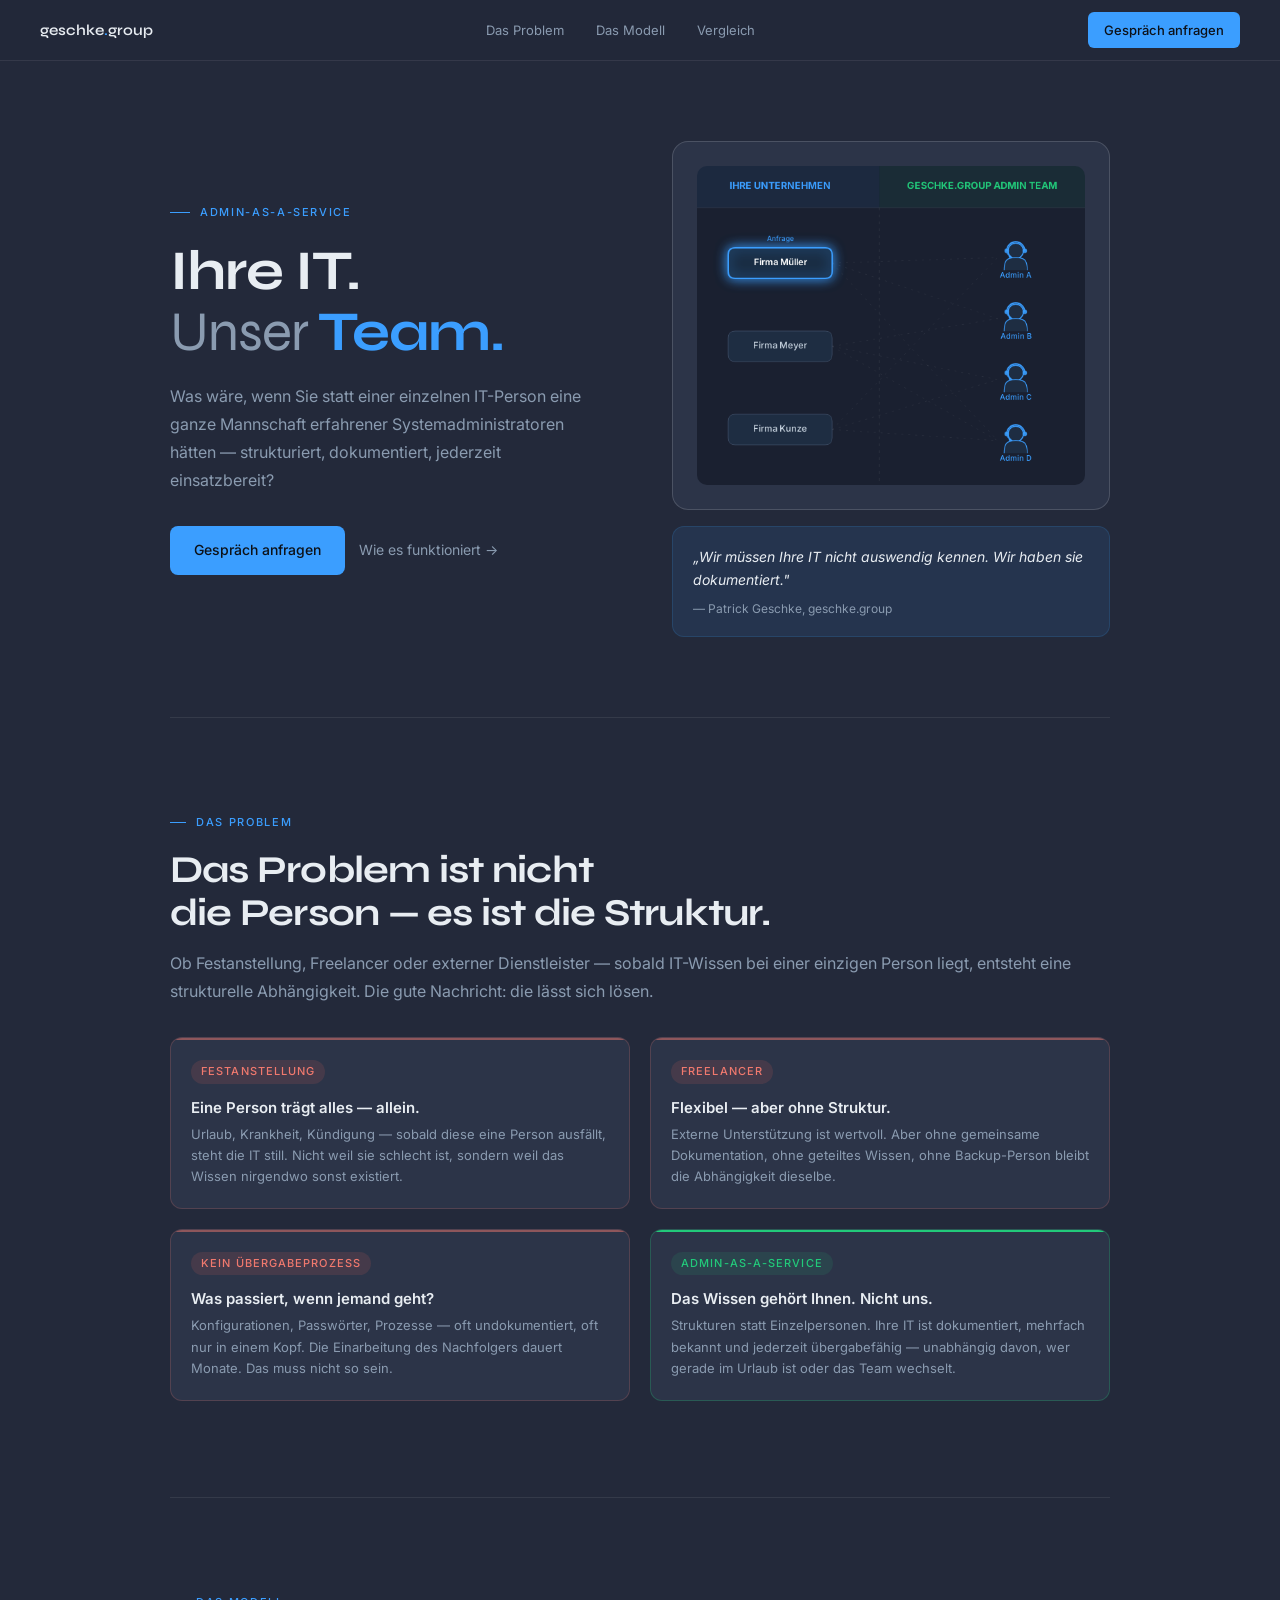
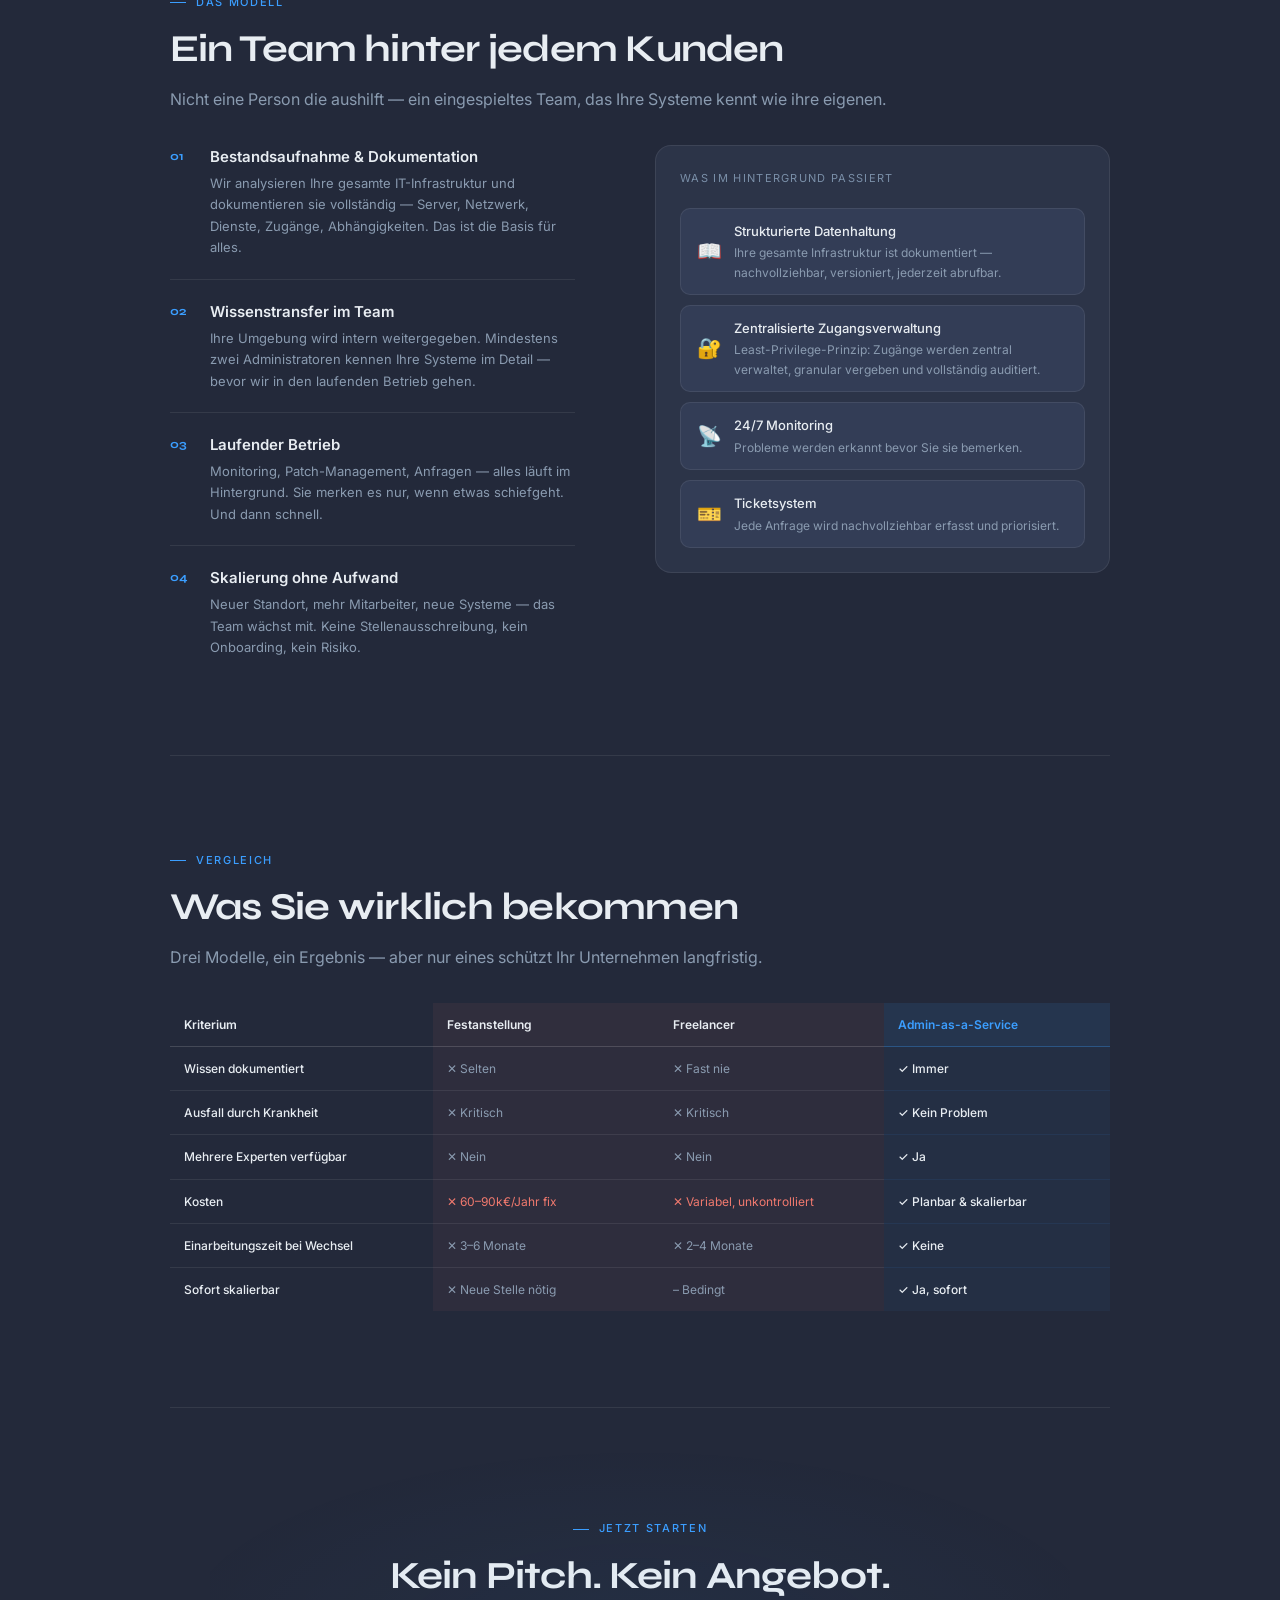
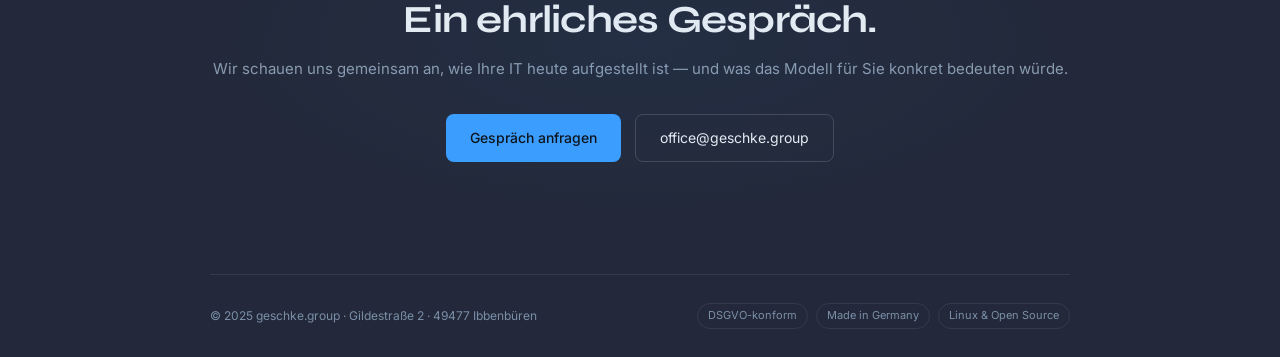
==== index.html @ a3852e72 "Initial commit: Admin-as-a-Service Landingpage geschke.group" ====
<!DOCTYPE html>
<html lang="de">
<head>
<meta charset="UTF-8">
<meta name="viewport" content="width=device-width, initial-scale=1.0">
<title>Admin-as-a-Service – geschke.group</title>
<link rel="preconnect" href="https://fonts.googleapis.com">
<link href="https://fonts.googleapis.com/css2?family=Syne:wght@400;500;600;700&family=Inter:wght@300;400;500&display=swap" rel="stylesheet">
<style>
*, *::before, *::after { box-sizing: border-box; margin: 0; padding: 0; }
:root {
  --bg:#23293a; --bg2:#2c3448; --bg3:#333d56;
  --line:rgba(255,255,255,0.08); --line2:rgba(255,255,255,0.15);
  --t1:#e8edf2; --t2:#8a9bb0; --t3:#7a8fa8;
  --teal:#3b9eff; --teal-dim:rgba(59,158,255,0.1); --teal-glow:rgba(59,158,255,0.05);
  --red-dim:rgba(240,100,90,0.13); --red-t:#f0796e;
  --green-acc:#22c97a; --green-dim:rgba(34,201,122,0.1);
}
html { scroll-behavior:smooth; }
body { font-family:'Inter',sans-serif; background:var(--bg); color:var(--t1); line-height:1.6; font-size:15px; -webkit-font-smoothing:antialiased; }

/* ── LAYOUT ── */
.wrap { width:100%; padding:0 1.25rem; margin:0 auto; }

/* ── NAV ── */
nav { position:sticky; top:0; z-index:100; background:rgba(35,41,58,0.92); backdrop-filter:blur(12px); border-bottom:1px solid var(--line); padding:0 1.25rem; }
.nav-inner { height:52px; display:flex; align-items:center; justify-content:space-between; }
.nav-logo { font-family:'Syne',sans-serif; font-size:15px; font-weight:600; color:var(--t1); text-decoration:none; }
.nav-logo span { color:var(--teal); }
.nav-links { display:none; }
.nav-cta { font-size:13px; font-weight:500; color:#0d1117; background:var(--teal); padding:8px 16px; border-radius:6px; text-decoration:none; white-space:nowrap; }

/* ── HERO ── */
.hero { border-bottom:1px solid var(--line); }
.hero-inner { display:flex; flex-direction:column; gap:2rem; padding:2.5rem 0; }
.hero-eyebrow { font-size:11px; letter-spacing:.15em; text-transform:uppercase; color:var(--teal); font-weight:500; margin-bottom:1.25rem; display:flex; align-items:center; gap:10px; }
.hero-eyebrow::before { content:''; display:block; width:20px; height:1px; background:var(--teal); }
h1 { font-family:'Syne',sans-serif; font-size:32px; font-weight:700; line-height:1.08; letter-spacing:-0.02em; margin-bottom:1.25rem; }
h1 .accent { color:var(--teal); }
h1 .dim { color:var(--t2); font-weight:400; }
.hero-sub { font-size:15px; line-height:1.75; color:var(--t2); margin-bottom:2rem; }
.hero-actions { display:flex; flex-direction:column; gap:.875rem; }
.btn-primary { font-family:'Inter',sans-serif; font-size:14px; font-weight:500; color:#0d1117; background:var(--teal); padding:13px 24px; border-radius:8px; text-decoration:none; display:block; text-align:center; }
.btn-ghost { font-size:14px; color:var(--t2); text-decoration:none; display:flex; align-items:center; gap:6px; }
.hero-anim-box { background:var(--bg2); border:1px solid var(--line2); border-radius:16px; padding:1.25rem; }
.hero-quote { background:var(--teal-dim); border:1px solid rgba(59,158,255,0.15); border-radius:12px; padding:1.125rem 1.25rem; }
.hero-quote p { font-size:14px; line-height:1.65; color:var(--t1); font-style:italic; }
.hero-quote cite { display:block; margin-top:8px; font-size:12px; color:var(--t2); font-style:normal; }

/* ── SECTIONS ── */
section { border-bottom:1px solid var(--line); }
.sec-pad { padding:3rem 0; }
.sec-label { font-size:11px; letter-spacing:.15em; text-transform:uppercase; color:var(--teal); font-weight:500; margin-bottom:1rem; display:flex; align-items:center; gap:10px; }
.sec-label::before { content:''; display:block; width:16px; height:1px; background:var(--teal); }
h2 { font-family:'Syne',sans-serif; font-size:24px; font-weight:700; line-height:1.15; letter-spacing:-0.02em; margin-bottom:.875rem; }
.sec-intro { font-size:15px; line-height:1.75; color:var(--t2); }

/* ── PROBLEM ── */
.problem-grid { display:flex; flex-direction:column; gap:1rem; margin-top:2rem; }
.problem-card { background:var(--bg2); border:1px solid var(--line); border-radius:12px; padding:1.25rem; position:relative; overflow:hidden; }
.problem-card.bad { border-color:rgba(240,121,110,0.2); }
.problem-card.bad::before { content:''; position:absolute; top:0; left:0; right:0; height:2px; background:var(--red-t); opacity:.5; }
.problem-card.good { border-color:rgba(34,201,122,0.25); }
.problem-card.good::before { content:''; position:absolute; top:0; left:0; right:0; height:2px; background:var(--green-acc); }
.problem-tag { font-size:11px; font-weight:500; letter-spacing:.1em; text-transform:uppercase; padding:3px 10px; border-radius:20px; display:inline-block; margin-bottom:.875rem; }
.problem-tag.bad { color:var(--red-t); background:var(--red-dim); }
.problem-tag.good { color:var(--green-acc); background:var(--green-dim); }
.problem-scenario { font-family:'Inter',sans-serif; font-size:15px; font-weight:600; margin-bottom:.4rem; line-height:1.3; }
.problem-desc { font-size:13px; color:var(--t2); line-height:1.65; }

/* ── HOW ── */
.how-grid { display:flex; flex-direction:column; gap:2rem; margin-top:2rem; }
.how-steps { display:flex; flex-direction:column; }
.how-step { display:flex; gap:1rem; padding:1.25rem 0; border-bottom:1px solid var(--line); }
.how-step:first-child { padding-top:0; }
.how-step:last-child { border-bottom:none; padding-bottom:0; }
.step-n { font-family:'Syne',sans-serif; font-size:12px; font-weight:700; color:var(--teal); width:24px; flex-shrink:0; padding-top:2px; }
.step-title { font-family:'Inter',sans-serif; font-size:15px; font-weight:600; margin-bottom:4px; }
.step-desc { font-size:13px; color:var(--t2); line-height:1.65; }
.how-visual { background:var(--bg2); border:1px solid var(--line); border-radius:16px; padding:1.5rem; }

/* ── COMPARE ── */
.compare-wrap { margin-top:2rem; overflow-x:auto; -webkit-overflow-scrolling:touch; }
.compare-table { width:100%; border-collapse:collapse; min-width:520px; }
.compare-table th { padding:12px 14px; font-family:'Inter',sans-serif; font-size:12px; font-weight:600; text-align:left; border-bottom:1px solid var(--line2); color:var(--t1); }
.compare-table th.hl { background:var(--teal-dim); color:var(--teal); border-bottom-color:rgba(59,158,255,0.3); }
.compare-table td { padding:12px 14px; font-size:12px; color:var(--t2); border-bottom:1px solid var(--line); vertical-align:middle; }
.compare-table td.hl { background:var(--teal-glow); color:var(--t1); border-bottom-color:rgba(59,158,255,0.08); }
.compare-table td:first-child { color:var(--t1); font-weight:500; }
.compare-table tr:last-child td { border-bottom:none; }
.cy { color:var(--green-acc); font-weight:500; }
.cn { color:var(--red-t); }

/* ── CTA ── */
.cta-section { padding:4rem 0; text-align:center; position:relative; overflow:hidden; border-bottom:none; }
.cta-section::before { content:''; position:absolute; inset:0; background:radial-gradient(ellipse 80% 60% at 50% 50%, rgba(59,158,255,0.05) 0%, transparent 70%); pointer-events:none; }
.cta-section h2 { font-size:26px; margin-bottom:.875rem; }
.cta-sub { font-size:15px; color:var(--t2); line-height:1.7; margin:0 auto 2rem; }
.cta-actions { display:flex; flex-direction:column; align-items:center; gap:.875rem; }
.btn-outline { font-size:14px; color:var(--t1); border:1px solid var(--line2); padding:12px 24px; border-radius:8px; text-decoration:none; display:block; width:100%; max-width:280px; text-align:center; }

/* ── FOOTER ── */
footer { padding:1.75rem 0; border-top:1px solid var(--line); }
.footer-inner { display:flex; flex-direction:column; gap:.875rem; }
.footer-copy { font-size:12px; color:var(--t3); }
.footer-badges { display:flex; gap:8px; flex-wrap:wrap; }
.footer-badge { font-size:11px; color:var(--t3); border:1px solid var(--line); border-radius:20px; padding:3px 10px; }

/* ── TABLET ── */
@media (min-width: 640px) {
  .wrap { padding:0 2rem; }
  .hero-actions { flex-direction:row; }
  .btn-primary { display:inline-block; width:auto; text-align:left; }
  .problem-grid { display:grid; grid-template-columns:1fr 1fr; gap:1.25rem; }
  .cta-actions { flex-direction:row; justify-content:center; }
  .btn-outline { width:auto; }
  .footer-inner { flex-direction:row; align-items:center; justify-content:space-between; }
}

/* ── DESKTOP ── */
@media (min-width: 900px) {
  .wrap { max-width:1020px; padding:0 2.5rem; }
  nav { padding:0 2.5rem; }
  .nav-inner { height:60px; }
  .nav-links { display:flex; gap:2rem; list-style:none; }
  .nav-links a { font-size:13px; color:var(--t2); text-decoration:none; transition:color .2s; }
  .nav-links a:hover { color:var(--t1); }
  .hero-inner { flex-direction:row; align-items:center; gap:4rem; padding:5rem 0; }
  .hero-inner > div:first-child { flex:1; }
  .hero-right { flex:1; display:flex; flex-direction:column; gap:16px; }
  h1 { font-size:clamp(36px,4.5vw,56px); }
  .hero-sub { font-size:16px; }
  .sec-pad { padding:6rem 0; }
  h2 { font-size:clamp(26px,3vw,38px); }
  .sec-intro { font-size:16px; }
  .how-grid { flex-direction:row; gap:5rem; align-items:start; }
  .how-visual { position:sticky; top:80px; flex:1; }
  .how-steps { flex:1; }
  .cta-section { padding:7rem 0; }
  .cta-section h2 { font-size:clamp(28px,3vw,42px); }
}
</style>
</head>
<body>

<nav>
  <div class="nav-inner">
    <a href="#" class="nav-logo">geschke<span>.</span>group</a>
    <ul class="nav-links">
      <li><a href="#problem">Das Problem</a></li>
      <li><a href="#modell">Das Modell</a></li>
      <li><a href="#vergleich">Vergleich</a></li>
    </ul>
    <a href="https://geschke.group/kontakt.html" class="nav-cta">Gespräch anfragen</a>
  </div>
</nav>

<div class="wrap">
  <div class="hero">
    <div class="hero-inner">
      <div>
        <div class="hero-eyebrow">Admin-as-a-Service</div>
        <h1>Ihre IT.<br><span class="dim">Unser</span> <span class="accent">Team.</span></h1>
        <p class="hero-sub">Was wäre, wenn Sie statt einer einzelnen IT-Person eine ganze Mannschaft erfahrener Systemadministratoren hätten — strukturiert, dokumentiert, jederzeit einsatzbereit?</p>
        <div class="hero-actions">
          <a href="https://geschke.group/kontakt.html" class="btn-primary">Gespräch anfragen</a>
          <a href="#modell" class="btn-ghost">Wie es funktioniert →</a>
        </div>
      </div>
            <div class="hero-right" style="display:flex;flex-direction:column;gap:16px;">
        <div style="background:var(--bg2);border:1px solid var(--line2);border-radius:16px;padding:1.5rem;">
          <canvas id="bubble-canvas" width="520" height="380" style="width:100%;height:auto;display:block;border-radius:10px;"></canvas>
        </div>
        <div class="hero-quote">
          <p>„Wir müssen Ihre IT nicht auswendig kennen. Wir haben sie dokumentiert."</p>
          <cite>— Patrick Geschke, geschke.group</cite>
        </div>
      </div>
  </div>
</div>

<section id="problem">
  <div class="wrap sec-pad">
    <div class="sec-label">Das Problem</div>
    <h2>Das Problem ist nicht<br>die Person — es ist die Struktur.</h2>
    <p class="sec-intro">Ob Festanstellung, Freelancer oder externer Dienstleister — sobald IT-Wissen bei einer einzigen Person liegt, entsteht eine strukturelle Abhängigkeit. Die gute Nachricht: die lässt sich lösen.</p>
    <div class="problem-grid">
      <div class="problem-card bad">
        <span class="problem-tag bad">Festanstellung</span>
        <div class="problem-scenario">Eine Person trägt alles — allein.</div>
        <p class="problem-desc">Urlaub, Krankheit, Kündigung — sobald diese eine Person ausfällt, steht die IT still. Nicht weil sie schlecht ist, sondern weil das Wissen nirgendwo sonst existiert.</p>
      </div>
      <div class="problem-card bad">
        <span class="problem-tag bad">Freelancer</span>
        <div class="problem-scenario">Flexibel — aber ohne Struktur.</div>
        <p class="problem-desc">Externe Unterstützung ist wertvoll. Aber ohne gemeinsame Dokumentation, ohne geteiltes Wissen, ohne Backup-Person bleibt die Abhängigkeit dieselbe.</p>
      </div>
      <div class="problem-card bad">
        <span class="problem-tag bad">Kein Übergabeprozess</span>
        <div class="problem-scenario">Was passiert, wenn jemand geht?</div>
        <p class="problem-desc">Konfigurationen, Passwörter, Prozesse — oft undokumentiert, oft nur in einem Kopf. Die Einarbeitung des Nachfolgers dauert Monate. Das muss nicht so sein.</p>
      </div>
      <div class="problem-card good" style="border-color:rgba(34,201,122,0.25)">
        <span class="problem-tag good" style="color:#22c97a;background:rgba(34,201,122,0.1)">Admin-as-a-Service</span>
        <div class="problem-scenario">Das Wissen gehört Ihnen. Nicht uns.</div>
        <p class="problem-desc">Strukturen statt Einzelpersonen. Ihre IT ist dokumentiert, mehrfach bekannt und jederzeit übergabefähig — unabhängig davon, wer gerade im Urlaub ist oder das Team wechselt.</p>
      </div>
    </div>
  </div>
</section>

<section id="modell">
  <div class="wrap sec-pad">
    <div class="sec-label">Das Modell</div>
    <h2>Ein Team hinter jedem Kunden</h2>
    <p class="sec-intro">Nicht eine Person die aushilft — ein eingespieltes Team, das Ihre Systeme kennt wie ihre eigenen.</p>
    <div class="how-grid">
      <div class="how-steps">
        <div class="how-step">
          <div class="step-n">01</div>
          <div>
            <div class="step-title">Bestandsaufnahme & Dokumentation</div>
            <p class="step-desc">Wir analysieren Ihre gesamte IT-Infrastruktur und dokumentieren sie vollständig — Server, Netzwerk, Dienste, Zugänge, Abhängigkeiten. Das ist die Basis für alles.</p>
          </div>
        </div>
        <div class="how-step">
          <div class="step-n">02</div>
          <div>
            <div class="step-title">Wissenstransfer im Team</div>
            <p class="step-desc">Ihre Umgebung wird intern weitergegeben. Mindestens zwei Administratoren kennen Ihre Systeme im Detail — bevor wir in den laufenden Betrieb gehen.</p>
          </div>
        </div>
        <div class="how-step">
          <div class="step-n">03</div>
          <div>
            <div class="step-title">Laufender Betrieb</div>
            <p class="step-desc">Monitoring, Patch-Management, Anfragen — alles läuft im Hintergrund. Sie merken es nur, wenn etwas schiefgeht. Und dann schnell.</p>
          </div>
        </div>
        <div class="how-step">
          <div class="step-n">04</div>
          <div>
            <div class="step-title">Skalierung ohne Aufwand</div>
            <p class="step-desc">Neuer Standort, mehr Mitarbeiter, neue Systeme — das Team wächst mit. Keine Stellenausschreibung, kein Onboarding, kein Risiko.</p>
          </div>
        </div>
      </div>
      <div class="how-visual">
        <div style="font-size:11px;letter-spacing:.12em;text-transform:uppercase;color:var(--t3);margin-bottom:1.25rem;">Was im Hintergrund passiert</div>
        <div style="display:flex;flex-direction:column;gap:10px;">
          <div style="background:var(--bg3);border:1px solid var(--line);border-radius:10px;padding:12px 16px;display:flex;align-items:center;gap:12px;">
            <span style="font-size:20px;">📖</span>
            <div>
              <div style="font-size:13px;font-weight:500;margin-bottom:2px;">Strukturierte Datenhaltung</div>
              <div style="font-size:12px;color:var(--t2);">Ihre gesamte Infrastruktur ist dokumentiert — nachvollziehbar, versioniert, jederzeit abrufbar.</div>
            </div>
          </div>
          <div style="background:var(--bg3);border:1px solid var(--line);border-radius:10px;padding:12px 16px;display:flex;align-items:center;gap:12px;">
            <span style="font-size:20px;">🔐</span>
            <div>
              <div style="font-size:13px;font-weight:500;margin-bottom:2px;">Zentralisierte Zugangsverwaltung</div>
              <div style="font-size:12px;color:var(--t2);">Least-Privilege-Prinzip: Zugänge werden zentral verwaltet, granular vergeben und vollständig auditiert.</div>
            </div>
          </div>
          <div style="background:var(--bg3);border:1px solid var(--line);border-radius:10px;padding:12px 16px;display:flex;align-items:center;gap:12px;">
            <span style="font-size:20px;">📡</span>
            <div>
              <div style="font-size:13px;font-weight:500;margin-bottom:2px;">24/7 Monitoring</div>
              <div style="font-size:12px;color:var(--t2);">Probleme werden erkannt bevor Sie sie bemerken.</div>
            </div>
          </div>
          <div style="background:var(--bg3);border:1px solid var(--line);border-radius:10px;padding:12px 16px;display:flex;align-items:center;gap:12px;">
            <span style="font-size:20px;">🎫</span>
            <div>
              <div style="font-size:13px;font-weight:500;margin-bottom:2px;">Ticketsystem</div>
              <div style="font-size:12px;color:var(--t2);">Jede Anfrage wird nachvollziehbar erfasst und priorisiert.</div>
            </div>
          </div>
        </div>
      </div>
    </div>
  </div>
</section>

<section id="vergleich">
  <div class="wrap sec-pad">
    <div class="sec-label">Vergleich</div>
    <h2>Was Sie wirklich bekommen</h2>
    <p class="sec-intro">Drei Modelle, ein Ergebnis — aber nur eines schützt Ihr Unternehmen langfristig.</p>
    <div class="compare-wrap">
      <table class="compare-table">
        <thead>
          <tr>
            <th style="width:28%">Kriterium</th>
            <th style="width:24%;background:rgba(240,121,110,0.06);">Festanstellung</th>
            <th style="width:24%;background:rgba(240,121,110,0.06);">Freelancer</th>
            <th class="hl" style="width:24%">Admin-as-a-Service</th>
          </tr>
        </thead>
        <tbody>
          <tr>
            <td>Wissen dokumentiert</td>
            <td class="cn" style="background:rgba(240,121,110,0.05);">✕ Selten</td>
            <td class="cn" style="background:rgba(240,121,110,0.05);">✕ Fast nie</td>
            <td class="hl cy">✓ Immer</td>
          </tr>
          <tr>
            <td>Ausfall durch Krankheit</td>
            <td class="cn" style="background:rgba(240,121,110,0.05);">✕ Kritisch</td>
            <td class="cn" style="background:rgba(240,121,110,0.05);">✕ Kritisch</td>
            <td class="hl cy">✓ Kein Problem</td>
          </tr>
          <tr>
            <td>Mehrere Experten verfügbar</td>
            <td class="cn" style="background:rgba(240,121,110,0.05);">✕ Nein</td>
            <td class="cn" style="background:rgba(240,121,110,0.05);">✕ Nein</td>
            <td class="hl cy">✓ Ja</td>
          </tr>
          <tr>
            <td>Kosten</td>
            <td style="background:rgba(240,121,110,0.05);color:var(--red-t);">✕ 60–90k€/Jahr fix</td>
            <td style="background:rgba(240,121,110,0.05);color:var(--red-t);">✕ Variabel, unkontrolliert</td>
            <td class="hl cy">✓ Planbar & skalierbar</td>
          </tr>
          <tr>
            <td>Einarbeitungszeit bei Wechsel</td>
            <td class="cn" style="background:rgba(240,121,110,0.05);">✕ 3–6 Monate</td>
            <td class="cn" style="background:rgba(240,121,110,0.05);">✕ 2–4 Monate</td>
            <td class="hl cy">✓ Keine</td>
          </tr>
          <tr>
            <td>Sofort skalierbar</td>
            <td class="cn" style="background:rgba(240,121,110,0.05);">✕ Neue Stelle nötig</td>
            <td style="background:rgba(240,121,110,0.05);color:var(--t2);">– Bedingt</td>
            <td class="hl cy">✓ Ja, sofort</td>
          </tr>
        </tbody>
      </table>
    </div>
  </div>
</section>

<div class="wrap">
  <div class="cta-section">
    <div class="sec-label" style="justify-content:center">Jetzt starten</div>
    <h2>Kein Pitch. Kein Angebot.<br>Ein ehrliches Gespräch.</h2>
    <p class="cta-sub">Wir schauen uns gemeinsam an, wie Ihre IT heute aufgestellt ist — und was das Modell für Sie konkret bedeuten würde.</p>
    <div class="cta-actions">
      <a href="https://geschke.group/kontakt.html" class="btn-primary">Gespräch anfragen</a>
      <a href="mailto:office@geschke.group" class="btn-outline">office@geschke.group</a>
    </div>
  </div>
</div>

<div class="wrap">
  <footer>
    <div class="footer-inner">
      <span class="footer-copy">© 2025 geschke.group · Gildestraße 2 · 49477 Ibbenbüren</span>
      <div class="footer-badges">
        <span class="footer-badge">DSGVO-konform</span>
        <span class="footer-badge">Made in Germany</span>
        <span class="footer-badge">Linux & Open Source</span>
      </div>
    </div>
  </footer>
</div>









<script>
(function(){
  var canvas = document.getElementById('bubble-canvas');
  if(!canvas) return;
  var ctx = canvas.getContext('2d');
  var W=560, H=460;
  canvas.width=W; canvas.height=H;

  var BLUE='#3b9eff', GREEN='#22c97a', DARK='#252f42', BG='#1a2030';
  var LABEL_H=60;
  var UH=H-LABEL_H;

  // Fixed positions
  var FW=150, FH=44, FR=10;
  var FX=120; // firm center x

  var firms=[
    {label:'Firma Müller', x:FX, y:LABEL_H+UH*0.2,  w:FW, h:FH, state:'idle'},
    {label:'Firma Meyer',  x:FX, y:LABEL_H+UH*0.5,  w:FW, h:FH, state:'idle'},
    {label:'Firma Kunze',  x:FX, y:LABEL_H+UH*0.8,  w:FW, h:FH, state:'idle'},
  ];

  var AR=26; // admin radius
  var AX=460; // admin home x

  var admins=[
    {label:'Admin A', hx:AX, hy:LABEL_H+UH*0.18, x:AX, y:LABEL_H+UH*0.18, state:'idle'},
    {label:'Admin B', hx:AX, hy:LABEL_H+UH*0.40, x:AX, y:LABEL_H+UH*0.40, state:'idle'},
    {label:'Admin C', hx:AX, hy:LABEL_H+UH*0.62, x:AX, y:LABEL_H+UH*0.62, state:'idle'},
    {label:'Admin D', hx:AX, hy:LABEL_H+UH*0.84, x:AX, y:LABEL_H+UH*0.84, state:'idle'},
  ];

  // n:m: [firmIdx, adminIdx]
  var connections=[
    [0,0],[0,1],[0,3],
    [1,1],[1,2],[1,3],
    [2,0],[2,2],[2,3],
  ];

  var activeFirm=null, activeAdmin=null, activeConn=null;
  var phase='idle', phaseTimer=80, frame=0;

  function pick(arr){return arr[Math.floor(Math.random()*arr.length)];}

  function startSequence(){
    var fi=Math.floor(Math.random()*firms.length);
    var conns=connections.filter(function(c){return c[0]===fi;});
    var chosen=pick(conns);
    activeFirm=fi;
    activeConn=chosen;
    activeAdmin=admins[chosen[1]];
    firms[fi].state='requesting';
    phase='firm_pulse';  // phase 1: firm glows alone
    phaseTimer=60;       // ~1 second
  }

  function firmRight(f){ return f.x+f.w/2; }
  function firmTop(f){ return f.y; }

  function rr(x,y,w,h,r){
    ctx.beginPath();
    ctx.moveTo(x+r,y); ctx.lineTo(x+w-r,y);
    ctx.quadraticCurveTo(x+w,y,x+w,y+r);
    ctx.lineTo(x+w,y+h-r);
    ctx.quadraticCurveTo(x+w,y+h,x+w-r,y+h);
    ctx.lineTo(x+r,y+h);
    ctx.quadraticCurveTo(x,y+h,x,y+h-r);
    ctx.lineTo(x,y+r);
    ctx.quadraticCurveTo(x,y,x+r,y);
    ctx.closePath();
  }

  function drawBG(){
    ctx.fillStyle=BG; ctx.fillRect(0,0,W,H);
    // left header
    ctx.fillStyle='rgba(59,158,255,0.07)'; ctx.fillRect(0,0,W*0.47,LABEL_H);
    ctx.fillStyle=BLUE; ctx.font='700 14px Inter,sans-serif';
    ctx.textAlign='center'; ctx.textBaseline='middle';
    ctx.fillText('IHRE UNTERNEHMEN', FX, LABEL_H/2 - 1);
    // right header
    ctx.fillStyle='rgba(34,201,122,0.07)'; ctx.fillRect(W*0.47,0,W*0.53,LABEL_H);
    ctx.fillStyle=GREEN; ctx.font='700 14px Inter,sans-serif';
    ctx.fillText('GESCHKE.GROUP ADMIN TEAM', W*0.47+(W*0.53)/2, LABEL_H/2 - 1);
    // divider
    ctx.save(); ctx.setLineDash([4,6]);
    ctx.strokeStyle='rgba(255,255,255,0.08)'; ctx.lineWidth=1;
    ctx.beginPath(); ctx.moveTo(W*0.47,LABEL_H); ctx.lineTo(W*0.47,H); ctx.stroke();
    ctx.setLineDash([]);
    ctx.beginPath(); ctx.moveTo(0,LABEL_H); ctx.lineTo(W,LABEL_H); ctx.stroke();
    ctx.restore();
  }

  function drawConnections(){
    connections.forEach(function(conn){
      var f=firms[conn[0]], a=admins[conn[1]];
      var isActive=activeConn&&conn[0]===activeConn[0]&&conn[1]===activeConn[1];
      var isBackup=activeFirm!==null&&conn[0]===activeFirm&&!isActive;
      var isFirmActive=activeFirm!==null&&conn[0]===activeFirm;

      // Active admin line: show during 'requesting' phase, fade out while moving
      if(isActive&&phase==='moving') return; // hide completely while moving
      if(isActive&&(phase==='arrived'||phase==='returning')) return; // hide after arrived

      ctx.save();
      ctx.beginPath();
      ctx.moveTo(firmRight(f), f.y);
      ctx.lineTo(a.hx-AR, a.hy);

      if(isFirmActive&&(phase==='show_lines')){
        // All responsible admin lines shown equally
        ctx.strokeStyle=BLUE;
        ctx.lineWidth=1.5;
        ctx.globalAlpha=0.55;
        ctx.setLineDash([4,5]);
      } else if(isBackup&&(phase==='moving'||phase==='arrived')){
        // Backup lines stay visible while active admin moves/arrives
        ctx.strokeStyle=BLUE;
        ctx.lineWidth=1.5;
        ctx.globalAlpha=0.3;
        ctx.setLineDash([4,5]);
      } else {
        ctx.strokeStyle='rgba(255,255,255,0.07)';
        ctx.lineWidth=1;
        ctx.globalAlpha=1;
        ctx.setLineDash([3,7]);
      }
      ctx.stroke();
      ctx.restore();
    });
  }

  function drawIndustrialBuilding(x, y, w, h, color, fillColor){
    // Industrial building: wide rectangular body, multiple floors, tall chimneys
    var bx = x - w/2;
    var by = y - h/2;

    // Main body — wide factory building
    ctx.beginPath();
    ctx.rect(bx, by + h*0.25, w, h*0.75);
    ctx.fillStyle = fillColor; ctx.fill();
    ctx.strokeStyle = color; ctx.lineWidth = 1.5; ctx.stroke();

    // Roofline — flat with small parapet bumps
    ctx.beginPath();
    ctx.rect(bx, by + h*0.22, w, h*0.06);
    ctx.fillStyle = fillColor; ctx.fill();
    ctx.strokeStyle = color; ctx.lineWidth = 1; ctx.stroke();

    // Left chimney — tall and thin
    ctx.beginPath();
    ctx.rect(bx + w*0.12, by, w*0.09, h*0.28);
    ctx.fillStyle = fillColor; ctx.fill();
    ctx.strokeStyle = color; ctx.lineWidth = 1.5; ctx.stroke();

    // Right chimney — slightly shorter
    ctx.beginPath();
    ctx.rect(bx + w*0.28, by + h*0.06, w*0.07, h*0.22);
    ctx.fillStyle = fillColor; ctx.fill();
    ctx.strokeStyle = color; ctx.lineWidth = 1.5; ctx.stroke();

    // Windows row — industrial strip windows
    var ww = w*0.13, wh = h*0.1;
    var wy = by + h*0.38;
    [0.08, 0.28, 0.50, 0.70].forEach(function(wx){
      ctx.beginPath();
      ctx.rect(bx + w*wx, wy, ww, wh);
      ctx.fillStyle = color; ctx.globalAlpha = 0.18; ctx.fill();
      ctx.globalAlpha = 1;
      ctx.strokeStyle = color; ctx.lineWidth = 0.8; ctx.stroke();
    });

    // Second row of windows
    var wy2 = by + h*0.58;
    [0.08, 0.28, 0.50, 0.70].forEach(function(wx){
      ctx.beginPath();
      ctx.rect(bx + w*wx, wy2, ww, wh);
      ctx.fillStyle = color; ctx.globalAlpha = 0.12; ctx.fill();
      ctx.globalAlpha = 1;
      ctx.strokeStyle = color; ctx.lineWidth = 0.8; ctx.stroke();
    });

    // Gate/entrance
    ctx.beginPath();
    ctx.rect(bx + w*0.38, by + h*0.72, w*0.24, h*0.28);
    ctx.fillStyle = color; ctx.globalAlpha = 0.2; ctx.fill();
    ctx.globalAlpha = 1;
    ctx.strokeStyle = color; ctx.lineWidth = 1; ctx.stroke();
  }

  function drawFirm(f, fi){
    var isReq = f.state === 'requesting';
    var pulse  = 0.5 + 0.5*Math.sin(frame*0.14);
    var borderColor = isReq ? BLUE : '#3b4a62';
    var fillColor = isReq ? '#1a2d44' : '#1e2d42';
    var bw = f.w, bh = f.h;

    // Badge
    ctx.save();
    if(isReq){ ctx.shadowColor = BLUE; ctx.shadowBlur = 18*pulse; }
    rr(f.x - bw/2, f.y - bh/2, bw, bh, 10);
    ctx.fillStyle = fillColor; ctx.fill();
    ctx.strokeStyle = borderColor; ctx.lineWidth = isReq ? 2 : 1; ctx.stroke();
    ctx.restore();

    // Pulsing outer ring
    if(isReq){
      ctx.save();
      ctx.globalAlpha = (1-pulse)*0.4;
      ctx.strokeStyle = BLUE; ctx.lineWidth = 2;
      rr(f.x - bw/2 - 6*pulse, f.y - bh/2 - 6*pulse, bw + 12*pulse, bh + 12*pulse, 13);
      ctx.stroke();
      ctx.restore();
    }

    // Centered label
    ctx.fillStyle = isReq ? '#ffffff' : '#c8d4e0';
    ctx.font = (isReq ? '600' : '500') + ' 13px Inter,sans-serif';
    ctx.textAlign = 'center'; ctx.textBaseline = 'middle';
    ctx.fillText(f.label, f.x, f.y - 1);

    // Anfrage badge above
    if(isReq){
      ctx.save();
      ctx.globalAlpha = 0.7 + 0.3*pulse;
      ctx.fillStyle = BLUE;
      ctx.font = '500 10px Inter,sans-serif';
      ctx.textAlign = 'center'; ctx.textBaseline = 'bottom';
      ctx.fillText('Anfrage', f.x, f.y - bh/2 - 8);
      ctx.restore();
    }
  }

  function drawHeadsetAdmin(x, y, r, color, fillColor, isBusy){
    var s = r / 28; // scale factor

    ctx.save();

    // Head circle
    ctx.beginPath();
    ctx.arc(x, y - 4*s, 12*s, 0, Math.PI*2);
    ctx.fillStyle = fillColor; ctx.fill();
    ctx.strokeStyle = color; ctx.lineWidth = 1.5; ctx.stroke();

    // Shoulders / body silhouette
    ctx.beginPath();
    ctx.moveTo(x - 18*s, y + r - 2*s);
    ctx.quadraticCurveTo(x - 18*s, y + 10*s, x - 10*s, y + 8*s);
    ctx.quadraticCurveTo(x, y + 4*s, x + 10*s, y + 8*s);
    ctx.quadraticCurveTo(x + 18*s, y + 10*s, x + 18*s, y + r - 2*s);
    ctx.fillStyle = fillColor; ctx.fill();
    ctx.strokeStyle = color; ctx.lineWidth = 1.2; ctx.stroke();

    // Headset band (arc over head)
    ctx.beginPath();
    ctx.arc(x, y - 4*s, 14*s, Math.PI, 0, false);
    ctx.strokeStyle = color; ctx.lineWidth = 2*s; ctx.stroke();

    // Left ear cup
    ctx.beginPath();
    ctx.arc(x - 14*s, y - 4*s, 3.5*s, 0, Math.PI*2);
    ctx.fillStyle = color; ctx.globalAlpha = 0.9; ctx.fill();
    ctx.globalAlpha = 1;

    // Right ear cup
    ctx.beginPath();
    ctx.arc(x + 14*s, y - 4*s, 3.5*s, 0, Math.PI*2);
    ctx.fillStyle = color; ctx.globalAlpha = 0.9; ctx.fill();
    ctx.globalAlpha = 1;

    // Mic arm (small line down-right from left ear cup)
    ctx.beginPath();
    ctx.moveTo(x - 14*s, y - 1*s);
    ctx.lineTo(x - 9*s,  y + 5*s);
    ctx.strokeStyle = color; ctx.lineWidth = 1.5*s; ctx.stroke();

    // Mic tip dot
    ctx.beginPath();
    ctx.arc(x - 9*s, y + 5*s, 2*s, 0, Math.PI*2);
    ctx.fillStyle = color; ctx.fill();

    // Outer glow ring when busy
    if(isBusy){
      ctx.beginPath();
      ctx.arc(x, y, r + 4, 0, Math.PI*2);
      ctx.strokeStyle = color;
      ctx.lineWidth = 1.5;
      ctx.globalAlpha = 0.35 + 0.25*Math.sin(frame*0.15);
      ctx.stroke();
      ctx.globalAlpha = 1;
    }

    ctx.restore();
  }

  function drawAdmin(a, ai){
    var isBusy = a.state === 'moving' || a.state === 'arrived';
    var color  = isBusy ? GREEN : BLUE;
    var fillColor = isBusy ? '#162820' : '#1e2d42';

    ctx.save();
    if(isBusy){ ctx.shadowColor = GREEN; ctx.shadowBlur = 16; }
    drawHeadsetAdmin(a.x, a.y - 6, AR, color, fillColor, isBusy);
    ctx.restore();

    // Label below
    ctx.fillStyle = color;
    ctx.font = (isBusy ? '600' : '500') + ' 11px Inter,sans-serif';
    ctx.textAlign = 'center'; ctx.textBaseline = 'top';
    ctx.fillText(a.label, a.x, a.y + AR - 6);
  }

  function tick(){
    drawBG();
    drawConnections();
    firms.forEach(drawFirm);
    admins.forEach(drawAdmin);

    if(phase==='idle'){
      if(--phaseTimer<=0) startSequence();

    } else if(phase==='firm_pulse'){
      // Firm glows alone — no lines yet
      if(--phaseTimer<=0){
        phase='show_lines'; // phase 2: show dashed lines
        phaseTimer=30;      // ~0.5 second
      }

    } else if(phase==='show_lines'){
      // Lines visible — admin not moving yet
      if(--phaseTimer<=0){
        activeAdmin.state='moving';
        phase='moving';     // phase 3: admin moves
      }

    } else if(phase==='moving'){
      var f=firms[activeFirm];
      var tx=firmRight(f)+AR+4, ty=f.y;
      var dx=tx-activeAdmin.x, dy=ty-activeAdmin.y;
      activeAdmin.x+=dx*0.09; activeAdmin.y+=dy*0.09;
      if(Math.sqrt(dx*dx+dy*dy)<3){
        activeAdmin.state='arrived';
        phase='arrived'; phaseTimer=100;
      }

    } else if(phase==='arrived'){
      var f=firms[activeFirm];
      activeAdmin.x=firmRight(f)+AR+4;
      activeAdmin.y=f.y;
      if(--phaseTimer<=0){
        firms[activeFirm].state='idle';
        activeAdmin.state='returning';
        phase='returning';
      }

    } else if(phase==='returning'){
      var dx=activeAdmin.hx-activeAdmin.x, dy=activeAdmin.hy-activeAdmin.y;
      activeAdmin.x+=dx*0.08; activeAdmin.y+=dy*0.08;
      if(Math.sqrt(dx*dx+dy*dy)<3){
        activeAdmin.x=activeAdmin.hx; activeAdmin.y=activeAdmin.hy;
        activeAdmin.state='idle';
        activeAdmin=null; activeFirm=null; activeConn=null;
        phase='idle'; phaseTimer=45;
      }
    }

    frame++;
    requestAnimationFrame(tick);
  }
  tick();
})();
</script>
</body>
</html>
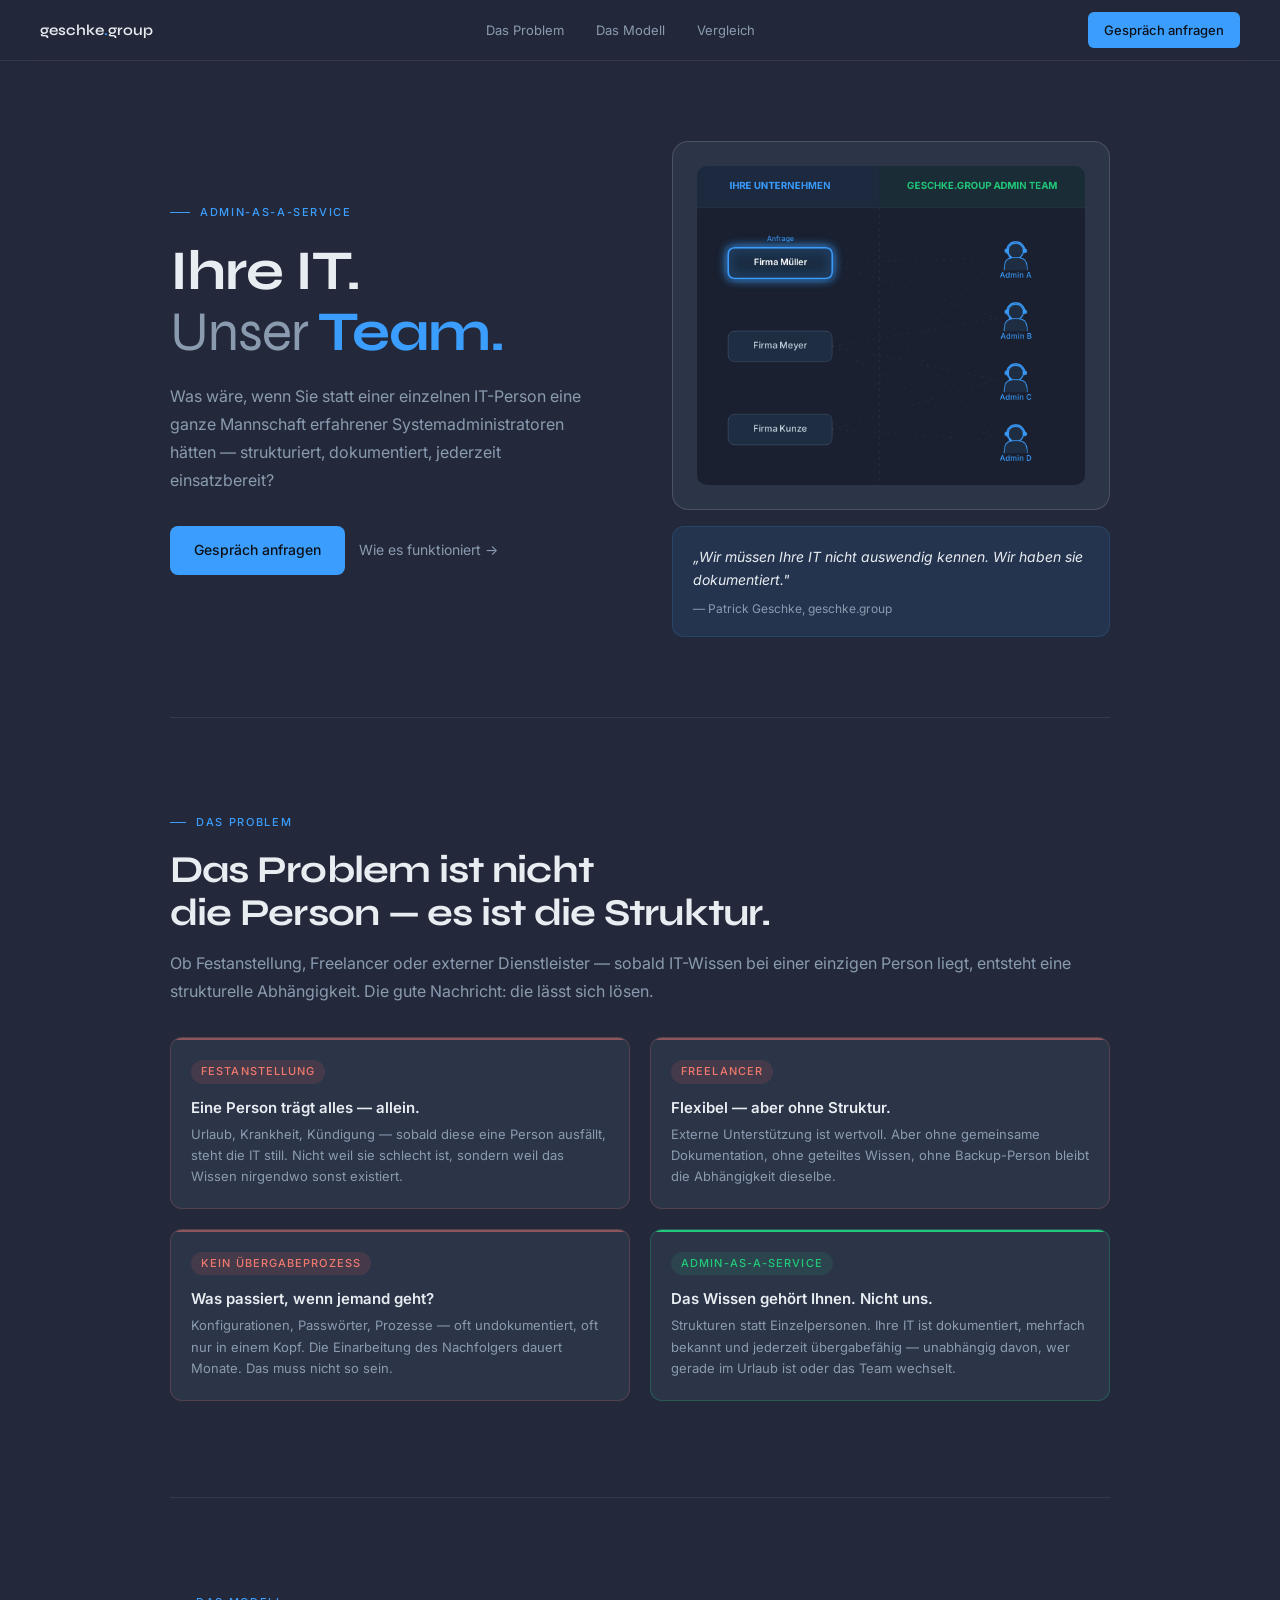
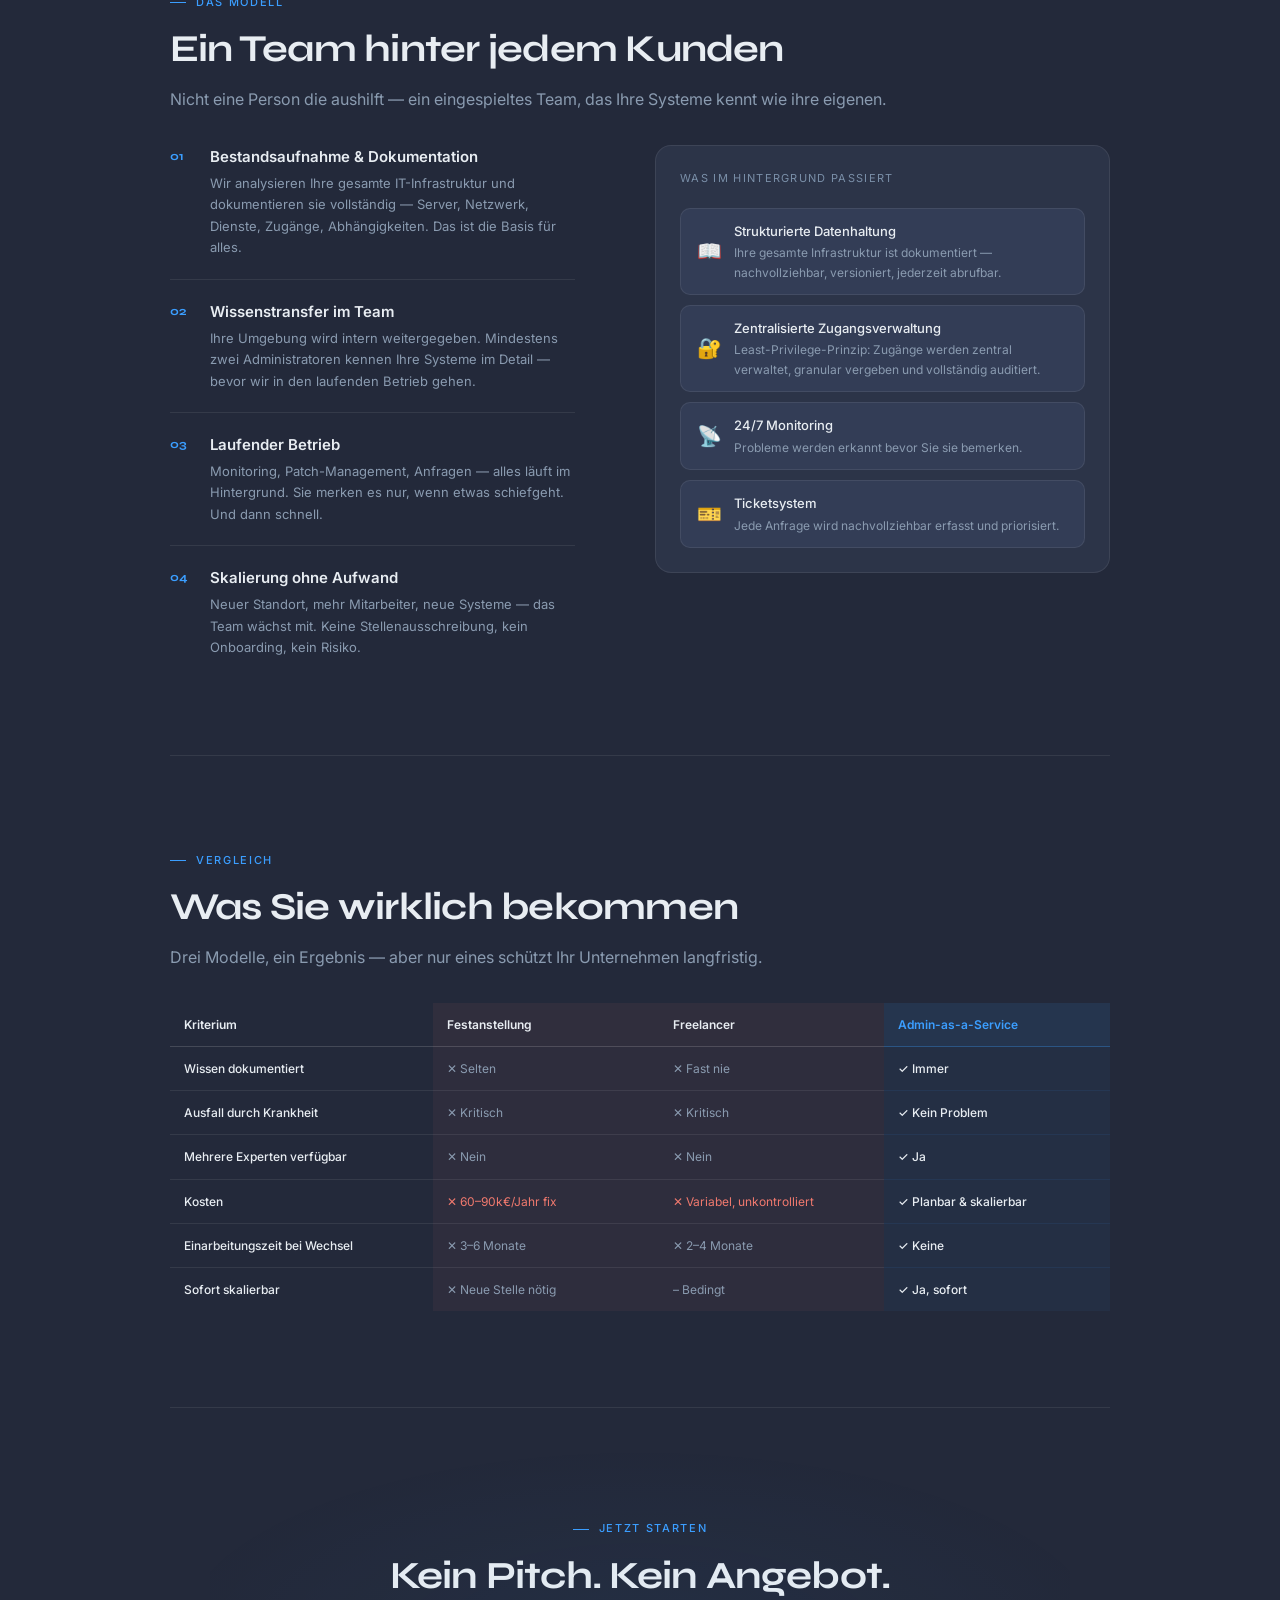
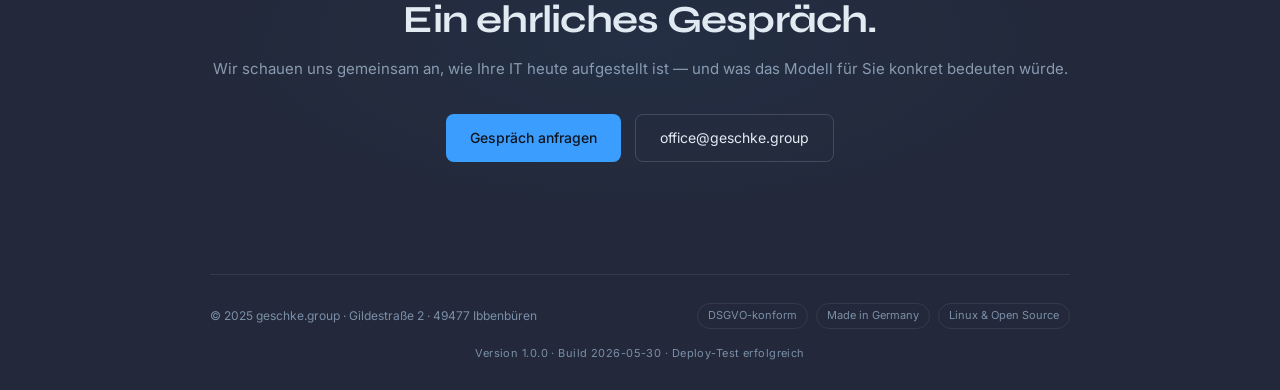
==== commit 80965a11: "Test: Versionsinformation im Footer ergaenzt" ====
--- a/index.html
+++ b/index.html
@@ -362,6 +362,9 @@
         <span class="footer-badge">Linux & Open Source</span>
       </div>
     </div>
+    <div class="footer-version" style="margin-top:1rem;text-align:center;font-size:11px;color:var(--t3);letter-spacing:.04em;">
+      Version 1.0.0 · Build 2026-05-30 · Deploy-Test erfolgreich
+    </div>
   </footer>
 </div>
 
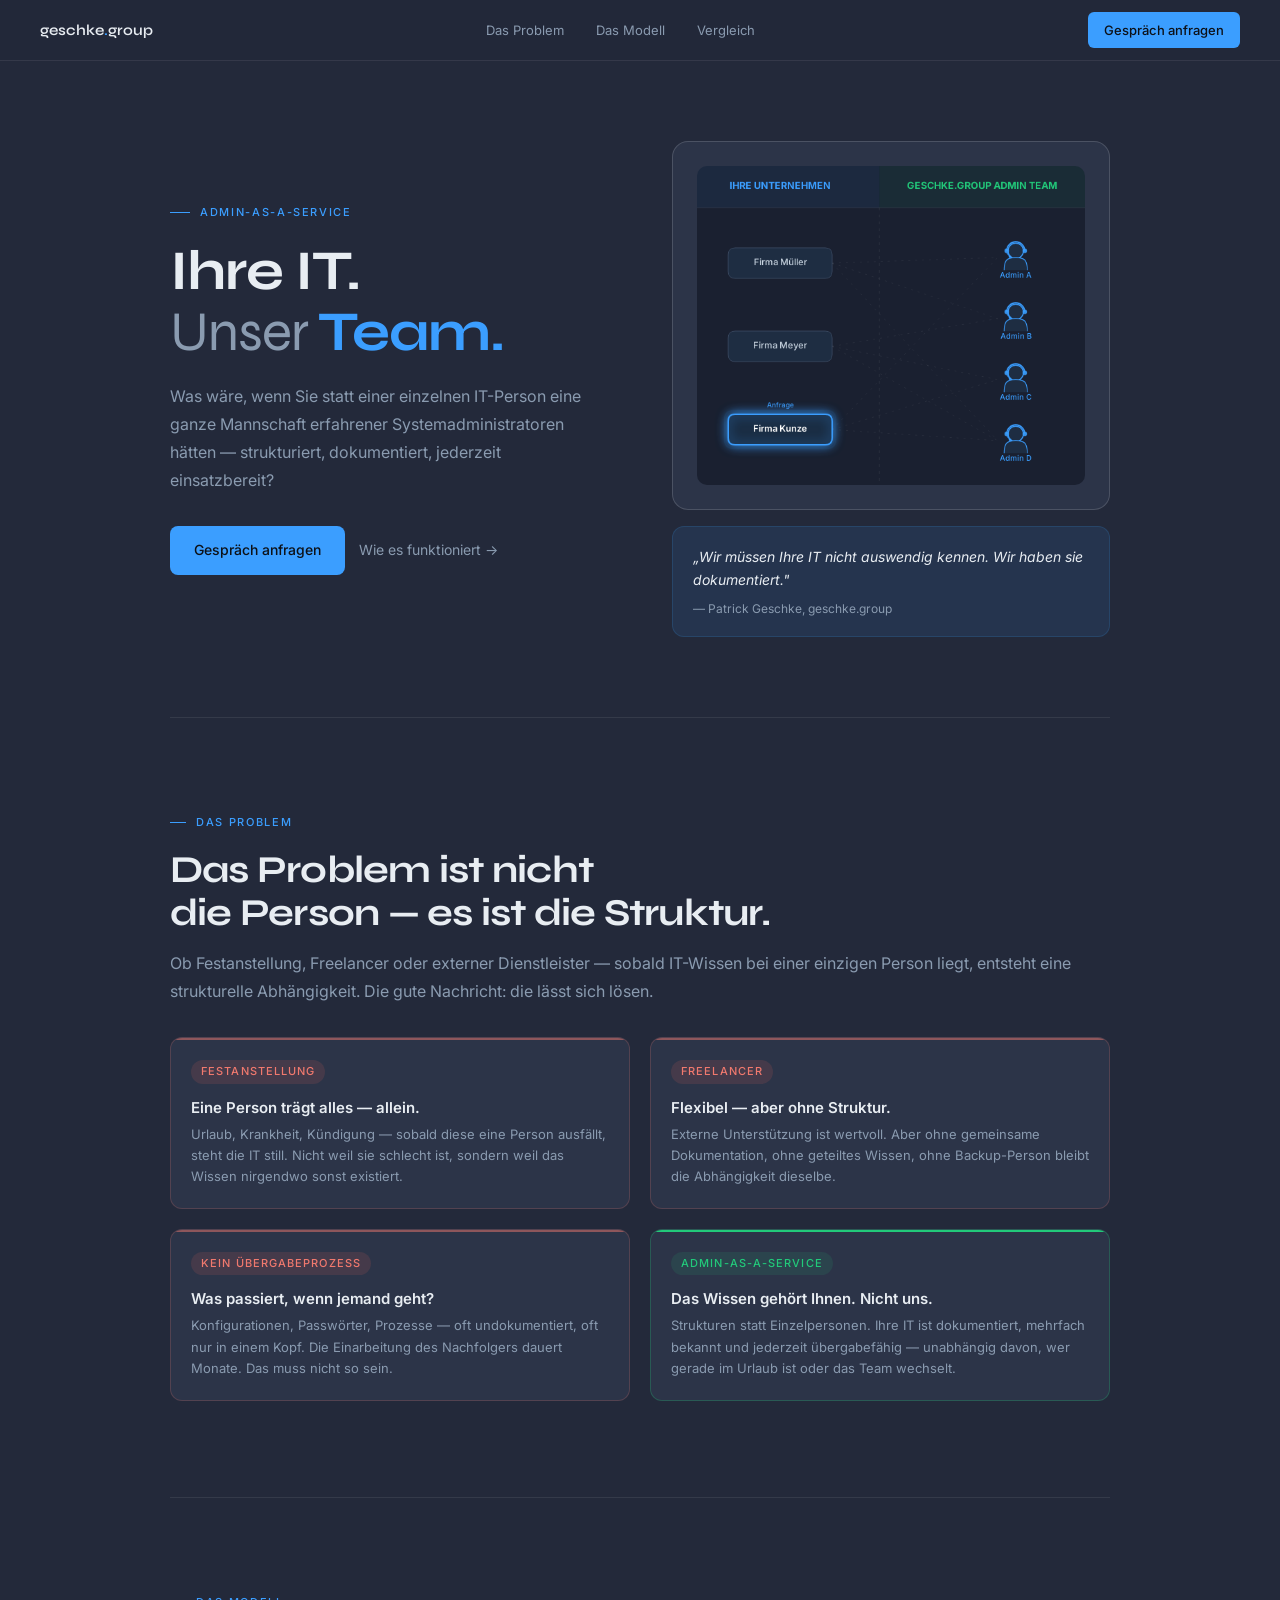
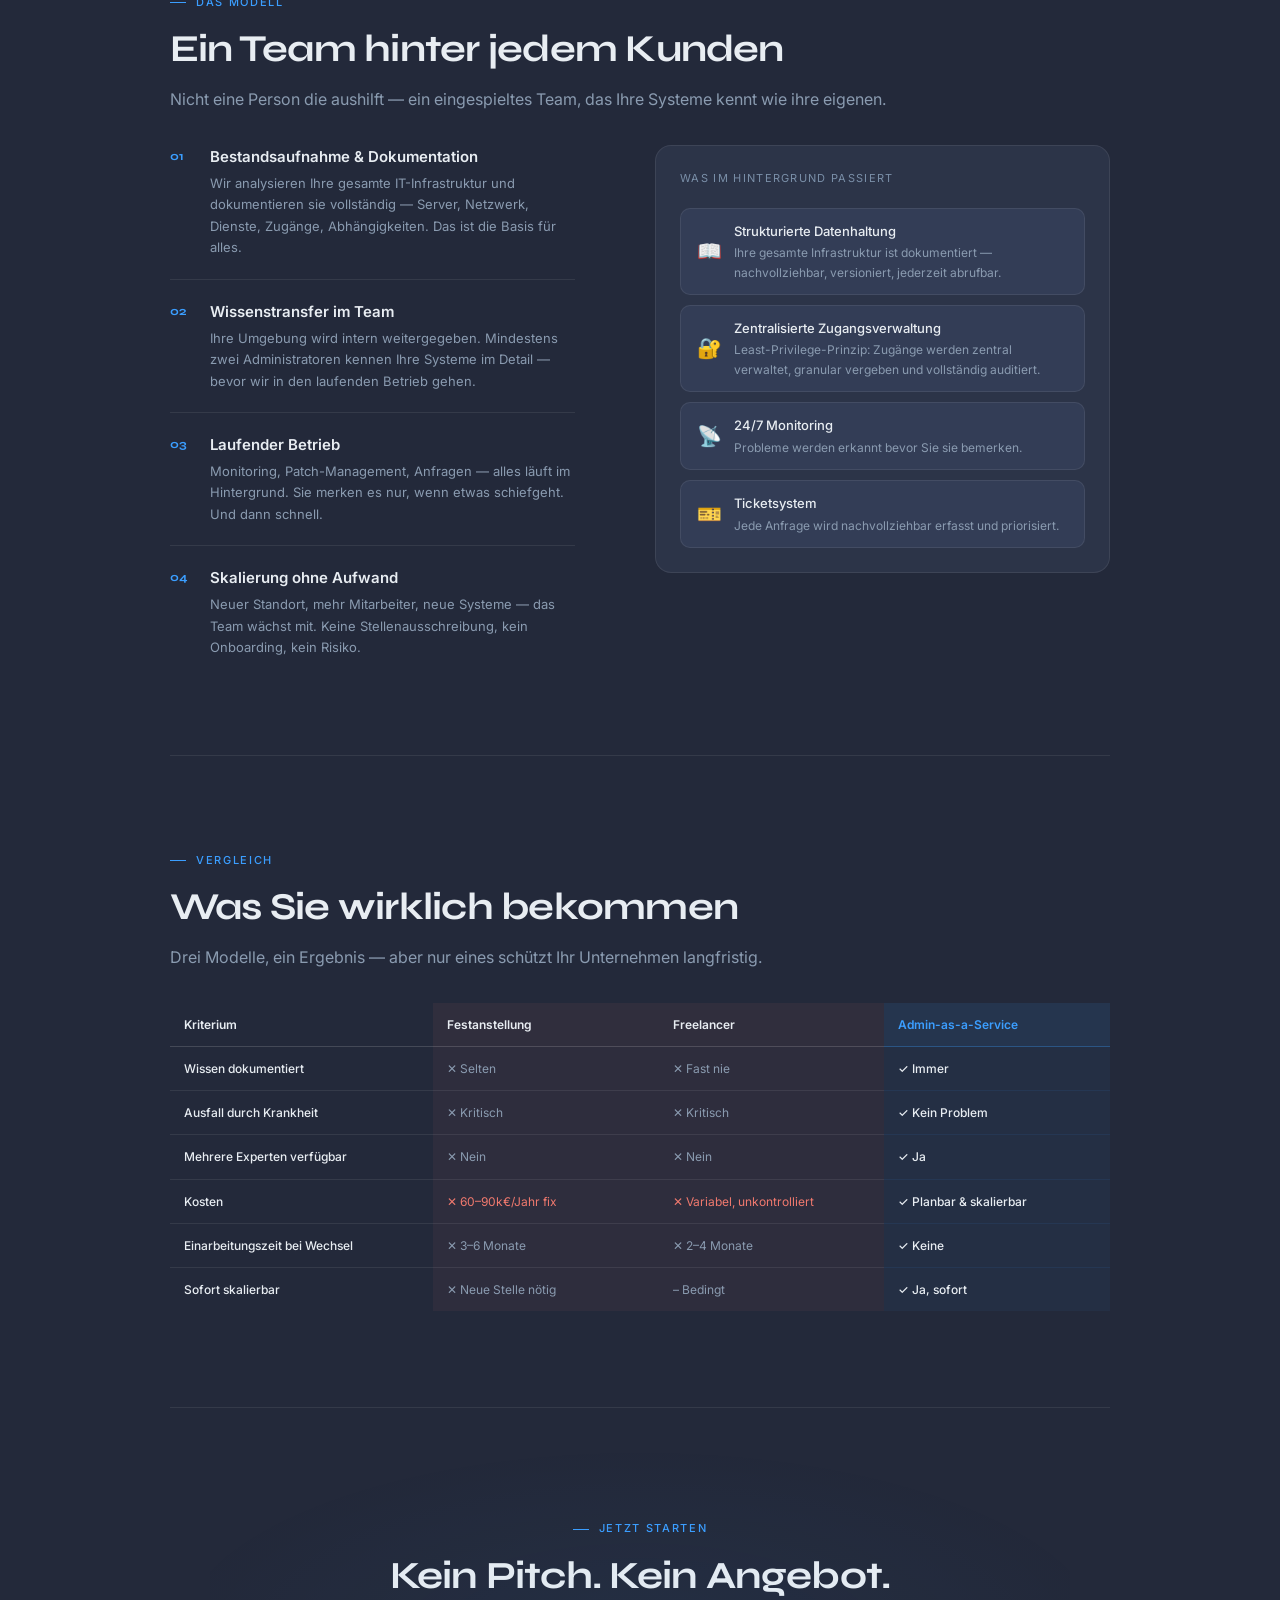
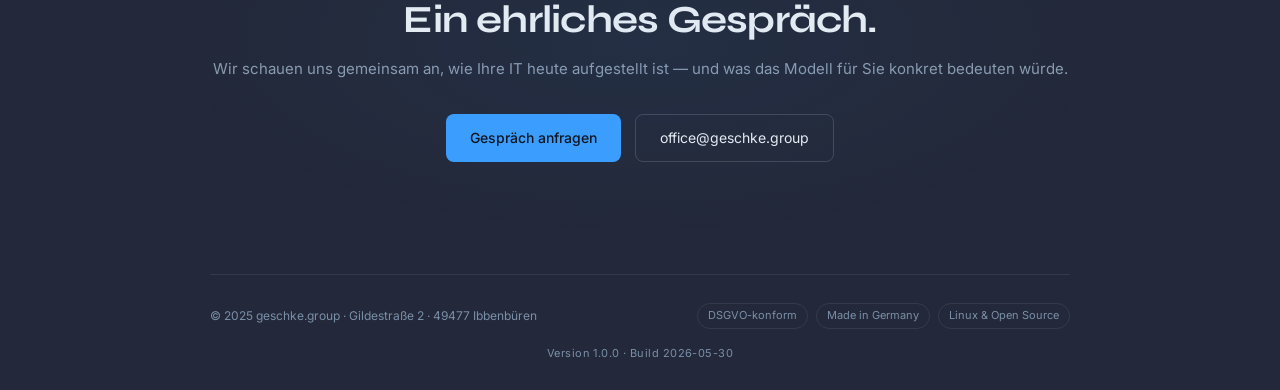
==== commit cd4b046e: "Versionszeile: Deploy-Test-Hinweis entfernt" ====
--- a/index.html
+++ b/index.html
@@ -363,7 +363,7 @@
       </div>
     </div>
     <div class="footer-version" style="margin-top:1rem;text-align:center;font-size:11px;color:var(--t3);letter-spacing:.04em;">
-      Version 1.0.0 · Build 2026-05-30 · Deploy-Test erfolgreich
+      Version 1.0.0 · Build 2026-05-30
     </div>
   </footer>
 </div>
